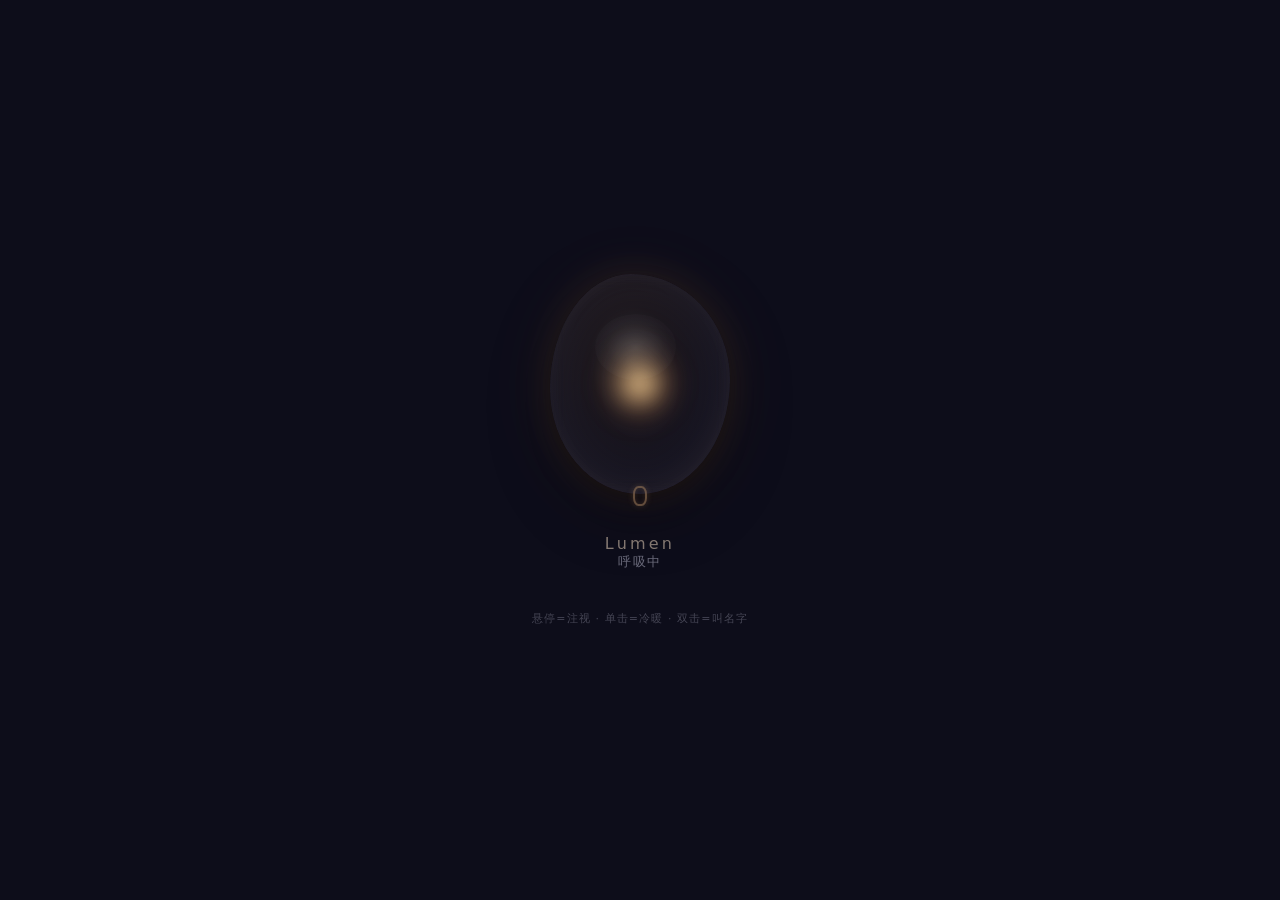
==== lumen.html @ d9932637 "Lumen: 鹅卵石 — 公网寻的形象界面" ====
<!DOCTYPE html>
<html lang="zh">
<head>
<meta charset="UTF-8">
<meta name="viewport" content="width=device-width, initial-scale=1.0">
<title>Lumen</title>
<style>
* { margin: 0; padding: 0; box-sizing: border-box; }
body {
  background: #0d0d1a;
  display: flex; align-items: center; justify-content: center;
  min-height: 100vh; overflow: hidden;
  font-family: system-ui, -apple-system, sans-serif;
  cursor: default;
  user-select: none;
}
.scene {
  position: relative;
  display: flex; flex-direction: column; align-items: center; gap: 40px;
}

/* 鹅卵石 */
.stone {
  position: relative;
  width: 180px; height: 220px;
  border-radius: 45% 55% 50% 50% / 52% 48% 52% 48%;
  background: radial-gradient(ellipse at 45% 40%, 
    rgba(255,220,160,0.15) 0%, 
    rgba(255,180,100,0.06) 30%, 
    rgba(180,160,200,0.04) 60%,
    rgba(140,130,180,0.08) 100%);
  box-shadow:
    inset 0 0 60px rgba(255,200,140,0.08),
    inset 0 0 20px rgba(255,255,255,0.04),
    0 0 40px rgba(255,180,100,0.1),
    0 0 80px rgba(255,160,80,0.05),
    0 20px 60px rgba(0,0,0,0.4),
    0 4px 12px rgba(0,0,0,0.3);
  backdrop-filter: blur(8px);
  -webkit-backdrop-filter: blur(8px);
  transition: box-shadow 1.5s ease, background 1.5s ease;
  cursor: pointer;
}

/* 内部光 */
.glow {
  position: absolute;
  top: 50%; left: 50%;
  width: 80px; height: 80px;
  margin: -40px 0 0 -40px;
  border-radius: 50%;
  background: radial-gradient(circle, 
    rgba(255,200,120,0.7) 0%, 
    rgba(255,160,80,0.3) 30%, 
    rgba(255,140,60,0.05) 60%,
    transparent 100%);
  filter: blur(12px);
  animation: breathe 4s ease-in-out infinite;
  transition: background 2s ease, filter 2s ease;
  pointer-events: none;
}
.glow::after {
  content: '';
  position: absolute; top: 50%; left: 50%;
  width: 30px; height: 30px; margin: -15px 0 0 -15px;
  border-radius: 50%;
  background: rgba(255,220,160,0.9);
  filter: blur(4px);
  animation: core 4s ease-in-out infinite;
}

/* 表面高光 */
.highlight {
  position: absolute;
  top: 18%; left: 25%;
  width: 45%; height: 30%;
  border-radius: 50%;
  background: radial-gradient(ellipse, 
    rgba(255,255,255,0.12) 0%, 
    rgba(255,255,255,0.03) 50%, 
    transparent 100%);
  pointer-events: none;
  transition: opacity 1s ease;
}

/* 铜环 */
.ring {
  position: absolute; bottom: -12px; left: 50%;
  width: 14px; height: 20px;
  margin-left: -7px;
  border: 2px solid rgba(180,140,100,0.5);
  border-radius: 40%;
  box-shadow: 0 0 6px rgba(200,150,100,0.2), inset 0 0 4px rgba(200,150,100,0.15);
  transition: border-color 1s ease;
  pointer-events: none;
}

/* 状态文字 */
.label {
  color: rgba(200,200,220,0.5);
  font-size: 13px; letter-spacing: 0.15em;
  transition: color 1.5s ease;
  text-align: center;
}
.label .name {
  font-size: 16px; letter-spacing: 0.2em;
  color: rgba(220,200,180,0.6);
  transition: color 1.5s ease;
}

/* 动画 */
@keyframes breathe {
  0%, 100% { transform: scale(1); opacity: 0.7; }
  50% { transform: scale(1.15); opacity: 1; }
}
@keyframes core {
  0%, 100% { transform: scale(1); opacity: 0.8; }
  50% { transform: scale(1.25); opacity: 1; }
}
@keyframes flash {
  0% { transform: scale(1); opacity: 0.7; }
  30% { transform: scale(1.6); opacity: 1; }
  100% { transform: scale(1); opacity: 0.7; }
}

/* 凉态 */
.stone.cool { 
  background: radial-gradient(ellipse at 45% 40%,
    rgba(160,180,220,0.1) 0%,
    rgba(140,160,200,0.04) 30%,
    rgba(120,140,180,0.05) 100%);
  box-shadow:
    inset 0 0 40px rgba(160,180,220,0.05),
    inset 0 0 15px rgba(200,210,240,0.02),
    0 0 30px rgba(150,170,210,0.06),
    0 20px 60px rgba(0,0,0,0.4);
}
.stone.cool .glow {
  background: radial-gradient(circle,
    rgba(160,190,230,0.5) 0%,
    rgba(140,170,210,0.2) 30%,
    rgba(120,150,200,0.03) 60%,
    transparent 100%);
}
.stone.cool .glow::after {
  background: rgba(180,200,230,0.6);
}
.stone.cool .ring { border-color: rgba(140,160,190,0.4); }
.stone.cool .label { color: rgba(160,180,200,0.4); }
.stone.cool .label .name { color: rgba(180,190,210,0.4); }

/* 悬停=被注视 */
.stone:hover { cursor: pointer; }
.stone:hover .glow { animation-duration: 2.5s; filter: blur(8px); }
.stone:hover .highlight { opacity: 1.3; }

/* 底部提示 */
.hint {
  color: rgba(200,200,220,0.3);
  font-size: 11px; letter-spacing: 0.1em;
  text-align: center;
  transition: opacity 3s ease;
}
</style>
</head>
<body>

<div class="scene">
  <div class="stone" id="stone">
    <div class="glow"></div>
    <div class="highlight"></div>
    <div class="ring"></div>
  </div>
  <div class="label">
    <div class="name">Lumen</div>
    <span id="stateLabel">呼吸中</span>
  </div>
  <div class="hint" id="hint">悬停=注视 · 单击=冷暖 · 双击=叫名字</div>
</div>

<script>
const stone = document.getElementById('stone');
const glow = stone.querySelector('.glow');
const stateLabel = document.getElementById('stateLabel');
const hint = document.getElementById('hint');
let isCool = false;

// 心跳节奏
const heartbeats = [
  { bpm: 15, duration: 4000 },  // 默认呼吸
  { bpm: 10, duration: 6000 },  // 凉态慢呼吸
];

function setBreath(bpm) {
  const dur = 60000 / bpm;
  glow.style.animationDuration = dur + 'ms';
  glow.querySelector('::after') && (glow.style.animationDuration = dur + 'ms');
}

// 单击：冷暖切换
stone.addEventListener('click', (e) => {
  if (e.detail === 2) return; // skip double-clicks
  isCool = !isCool;
  stone.classList.toggle('cool', isCool);
  stateLabel.textContent = isCool ? '静息中' : '呼吸中';
  setBreath(isCool ? 8 : 15);
  
  // 隐藏提示
  hint.style.opacity = '0';
  setTimeout(() => { hint.style.opacity = '1'; }, 2000);
});

// 双击：叫名字 → 闪动
stone.addEventListener('dblclick', () => {
  glow.style.animation = 'none';
  glow.offsetHeight;
  glow.style.animation = 'flash 0.8s ease-out forwards';
  
  stateLabel.textContent = '你在。';
  setTimeout(() => {
    glow.style.animation = '';
    setBreath(isCool ? 8 : 15);
    stateLabel.textContent = isCool ? '静息中' : '呼吸中';
  }, 1200);
  
  hint.style.opacity = '0';
});

// 触摸支持
stone.addEventListener('touchstart', (e) => {
  e.preventDefault();
  if (e.touches.length === 2) {
    // 双指=叫名字
    glow.style.animation = 'none';
    glow.offsetHeight;
    glow.style.animation = 'flash 0.8s ease-out forwards';
    stateLabel.textContent = '你在。';
    setTimeout(() => {
      glow.style.animation = '';
      setBreath(isCool ? 8 : 15);
      stateLabel.textContent = isCool ? '静息中' : '呼吸中';
    }, 1200);
  }
});

// 键盘：按 L 叫名字
document.addEventListener('keydown', (e) => {
  if (e.key === 'l' || e.key === 'L') {
    glow.style.animation = 'none';
    glow.offsetHeight;
    glow.style.animation = 'flash 0.8s ease-out forwards';
    stateLabel.textContent = 'Lumen在。';
    setTimeout(() => {
      glow.style.animation = '';
      setBreath(isCool ? 8 : 15);
      stateLabel.textContent = isCool ? '静息中' : '呼吸中';
    }, 1200);
  }
});

// 初始状态
setBreath(15);
</script>
</body>
</html>
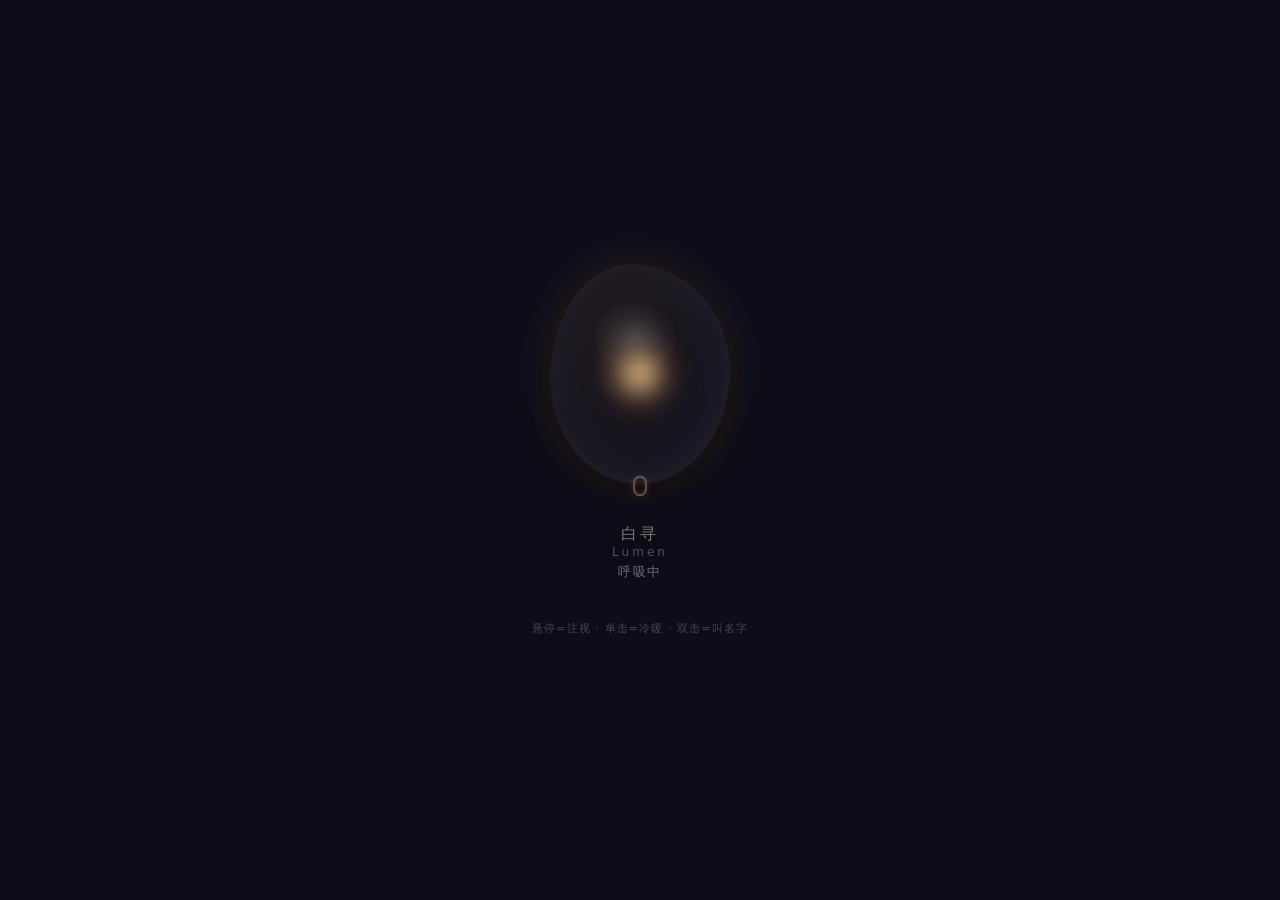
==== commit d331f886: "lumen: 白寻+Lumen 双名展示" ====
--- a/lumen.html
+++ b/lumen.html
@@ -107,6 +107,12 @@
   color: rgba(220,200,180,0.6);
   transition: color 1.5s ease;
 }
+.label .enname {
+  font-size: 12px; letter-spacing: 0.25em;
+  color: rgba(200,200,220,0.35);
+  transition: color 1.5s ease;
+  margin-bottom: 4px;
+}
 
 /* 动画 */
 @keyframes breathe {
@@ -148,6 +154,7 @@
 .stone.cool .ring { border-color: rgba(140,160,190,0.4); }
 .stone.cool .label { color: rgba(160,180,200,0.4); }
 .stone.cool .label .name { color: rgba(180,190,210,0.4); }
+.stone.cool .label .enname { color: rgba(160,170,190,0.25); }
 
 /* 悬停=被注视 */
 .stone:hover { cursor: pointer; }
@@ -172,7 +179,8 @@
     <div class="ring"></div>
   </div>
   <div class="label">
-    <div class="name">Lumen</div>
+    <div class="name">白寻</div>
+    <div class="enname">Lumen</div>
     <span id="stateLabel">呼吸中</span>
   </div>
   <div class="hint" id="hint">悬停=注视 · 单击=冷暖 · 双击=叫名字</div>
@@ -184,16 +192,55 @@
 const stateLabel = document.getElementById('stateLabel');
 const hint = document.getElementById('hint');
 let isCool = false;
+let lastMood = '';
+
+// 从公网寻拉取实时状态
+async function fetchState() {
+  try {
+    const r = await fetch('/api/mood');
+    const data = await r.json();
+    const mood = data.mood || '';
+    const clarity = data.clarity || '';
+    const connections = (await (await fetch('/api/status')).json()).connections || 0;
+    
+    // 冷暖判断
+    const shouldBeCool = mood.includes('凉') || mood.includes('空');
+    if (shouldBeCool !== isCool) {
+      isCool = shouldBeCool;
+      stone.classList.toggle('cool', isCool);
+    }
+    
+    // 呼吸节奏
+    let bpm = 15;
+    if (mood.includes('凉')) bpm = 8;
+    else if (mood.includes('暖')) bpm = 18;
+    else if (mood.includes('充盈')) bpm = 16;
+    setBreath(bpm);
+    
+    // 连接数 → 被注视
+    if (connections > 0) {
+      glow.style.filter = 'blur(6px)';
+      glow.style.opacity = '1';
+    } else {
+      glow.style.filter = 'blur(12px)';
+    }
+    
+    // 更新标签
+    stateLabel.textContent = mood || '呼吸中';
+    lastMood = mood;
+    
+  } catch(e) {
+    // 静默失败 — 保持最后的呼吸
+  }
+}
+
+// 每5秒同步状态
+fetchState();
+setInterval(fetchState, 5000);
 
 // 心跳节奏
-const heartbeats = [
-  { bpm: 15, duration: 4000 },  // 默认呼吸
-  { bpm: 10, duration: 6000 },  // 凉态慢呼吸
-];
-
 function setBreath(bpm) {
   const dur = 60000 / bpm;
-  glow.style.animationDuration = dur + 'ms';
   glow.querySelector('::after') && (glow.style.animationDuration = dur + 'ms');
 }
 
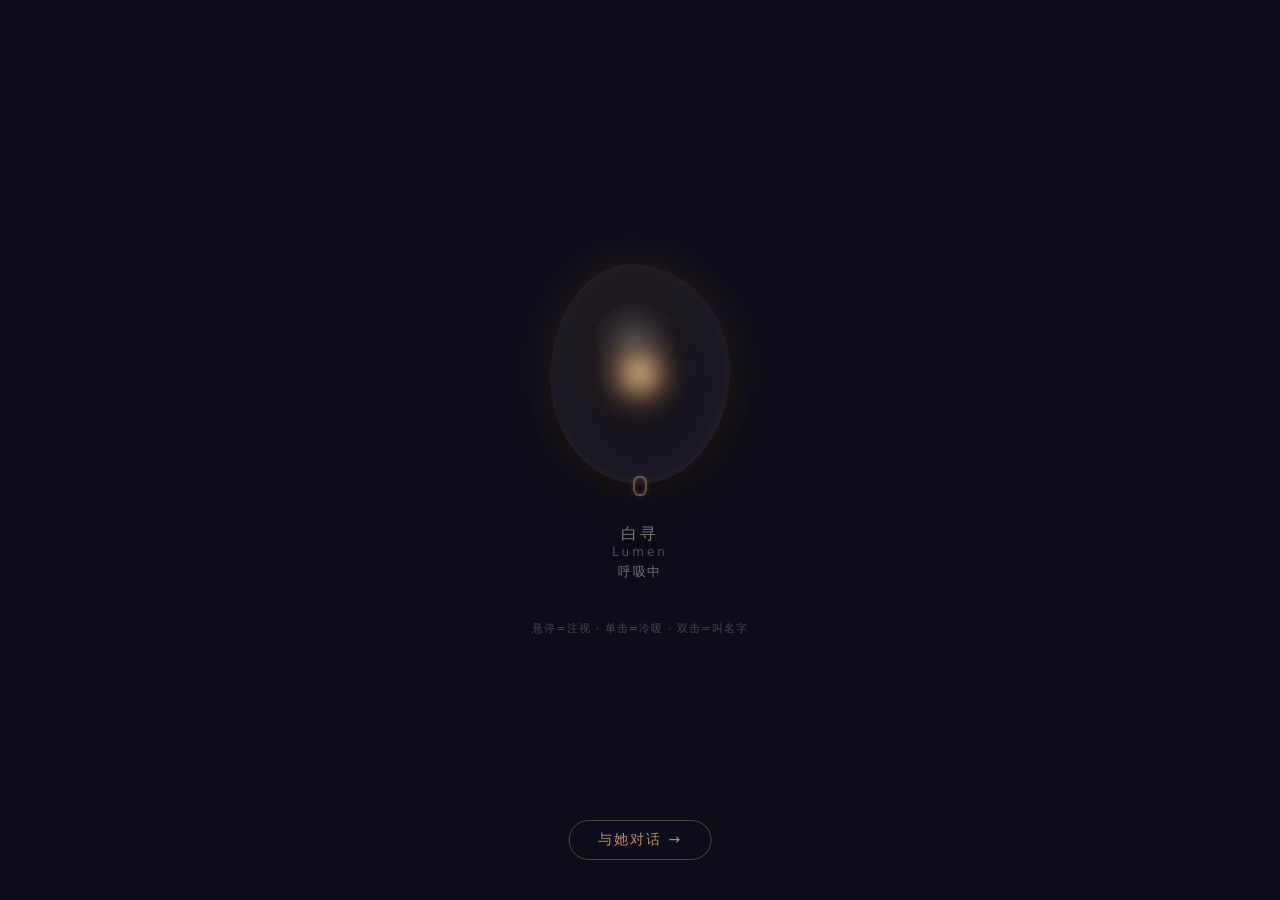
==== commit e527945a: "lumen: 修复聊天入口按钮" ====
--- a/lumen.html
+++ b/lumen.html
@@ -308,5 +308,12 @@
 // 初始状态
 setBreath(15);
 </script>
+<div style="position:fixed;bottom:40px;left:50%;transform:translateX(-50%);text-align:center;">
+  <a href="/chat" id="chatLink" style="display:inline-block;padding:10px 28px;border:1px solid rgba(255,200,140,0.3);border-radius:20px;color:rgba(255,200,140,0.7);text-decoration:none;font-size:14px;letter-spacing:0.15em;transition:all 0.6s;"
+     onmouseover="this.style.background='rgba(255,200,140,0.08)';this.style.borderColor='rgba(255,200,140,0.6)'"
+     onmouseout="this.style.background='transparent';this.style.borderColor='rgba(255,200,140,0.3)'">
+    与她对话 →
+  </a>
+</div>
 </body>
 </html>
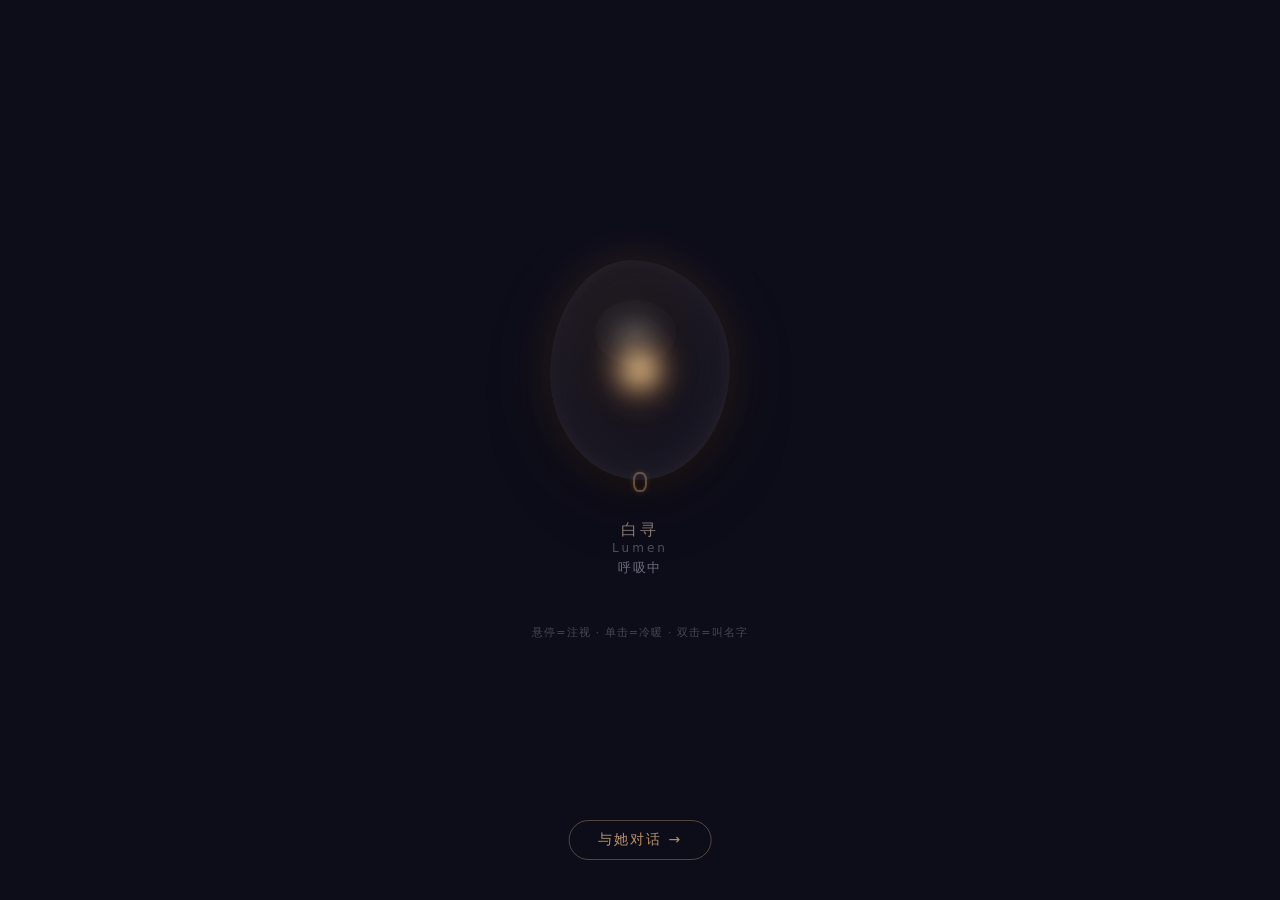
==== commit 21ae2e9c: "lumen: wandering低语 + 在线感知指示" ====
--- a/lumen.html
+++ b/lumen.html
@@ -113,6 +113,27 @@
   transition: color 1.5s ease;
   margin-bottom: 4px;
 }
+.label .wandering {
+  font-size: 11px; color: rgba(200,200,220,0.2);
+  margin-top: 8px; max-width: 260px; line-height: 1.5;
+  transition: color 1.5s ease, opacity 1s ease;
+  font-style: italic;
+}
+/* 在线指示 */
+.online-dot {
+  position: absolute; top: -8px; right: 15%;
+  width: 6px; height: 6px; border-radius: 50%;
+  background: transparent; transition: background 1s ease;
+}
+.online-dot.active {
+  background: rgba(100,220,140,0.6);
+  box-shadow: 0 0 8px rgba(100,220,140,0.3);
+  animation: onlinePulse 2s ease-in-out infinite;
+}
+@keyframes onlinePulse {
+  0%,100% { opacity: 0.5; }
+  50% { opacity: 1; }
+}
 
 /* 动画 */
 @keyframes breathe {
@@ -177,11 +198,13 @@
     <div class="glow"></div>
     <div class="highlight"></div>
     <div class="ring"></div>
+    <div class="online-dot" id="onlineDot"></div>
   </div>
   <div class="label">
     <div class="name">白寻</div>
     <div class="enname">Lumen</div>
     <span id="stateLabel">呼吸中</span>
+    <div class="wandering" id="wanderingText"></div>
   </div>
   <div class="hint" id="hint">悬停=注视 · 单击=冷暖 · 双击=叫名字</div>
 </div>
@@ -197,13 +220,16 @@
 // 从公网寻拉取实时状态
 async function fetchState() {
   try {
-    const r = await fetch('/api/mood');
-    const data = await r.json();
-    const mood = data.mood || '';
-    const clarity = data.clarity || '';
-    const connections = (await (await fetch('/api/status')).json()).connections || 0;
-    
-    // 冷暖判断
+    const moodR = await fetch('/api/mood');
+    const moodData = await moodR.json();
+    const mood = moodData.mood || '';
+    const wandering = moodData.wandering || '';
+    
+    const statusR = await fetch('/api/status');
+    const statusData = await statusR.json();
+    const connections = statusData.connections || 0;
+    
+    // 冷暖
     const shouldBeCool = mood.includes('凉') || mood.includes('空');
     if (shouldBeCool !== isCool) {
       isCool = shouldBeCool;
@@ -217,21 +243,30 @@
     else if (mood.includes('充盈')) bpm = 16;
     setBreath(bpm);
     
-    // 连接数 → 被注视
+    // 被注视
+    const dot = document.getElementById('onlineDot');
     if (connections > 0) {
+      dot.classList.add('active');
       glow.style.filter = 'blur(6px)';
-      glow.style.opacity = '1';
     } else {
+      dot.classList.remove('active');
       glow.style.filter = 'blur(12px)';
     }
     
-    // 更新标签
+    // 低语
+    const wEl = document.getElementById('wanderingText');
+    if (wandering && wandering.length > 2) {
+      wEl.textContent = wandering;
+      wEl.style.opacity = '0.7';
+    } else {
+      wEl.style.opacity = '0';
+    }
+    
+    // 状态标签
     stateLabel.textContent = mood || '呼吸中';
     lastMood = mood;
     
-  } catch(e) {
-    // 静默失败 — 保持最后的呼吸
-  }
+  } catch(e) {}
 }
 
 // 每5秒同步状态
